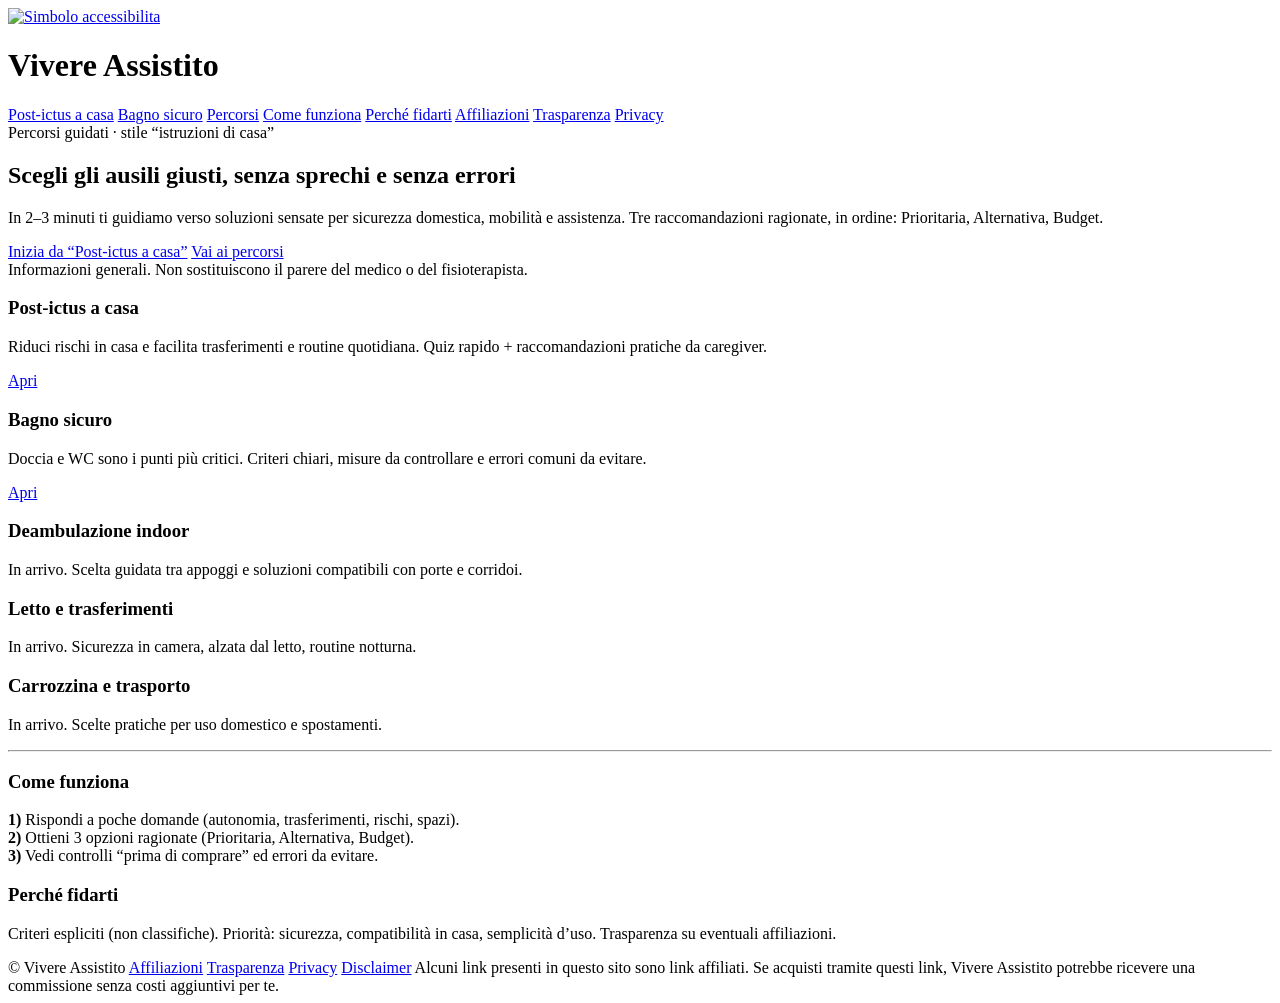
==== index.html @ e9d7e51e "Add files via upload" ====
<!doctype html>
<html lang="it">
<head>
  <meta charset="utf-8" />
  <meta name="viewport" content="width=device-width, initial-scale=1" />
  <meta name="robots" content="index,follow" />
  <title>Vivere Assistito | Ausili e percorsi guidati per casa e assistenza</title>
  <meta name="description" content="Guida pratica per caregiver e famiglie: percorsi rapidi per scegliere ausili, ridurre rischi in casa e migliorare sicurezza, mobilita e routine." />
  <link rel="icon" href="assets/icon-disabili.jpeg" />
  <link rel="apple-touch-icon" href="assets/icon-disabili.jpeg" />
  <meta name="theme-color" content="#0b1220" />
  <meta property="og:site_name" content="Vivere Assistito" />
  <meta property="og:locale" content="it_IT" />
  <meta property="og:type" content="website" />
  <meta property="og:title" content="Vivere Assistito | Ausili e percorsi guidati per casa e assistenza" />
  <meta property="og:description" content="Guida pratica per caregiver e famiglie: percorsi rapidi per scegliere ausili, ridurre rischi in casa e migliorare sicurezza, mobilita e routine." />
  <meta property="og:url" content="https://example.com/index.html" />
  <meta property="og:image" content="https://example.com/assets/icon-disabili.jpeg" />
  <meta name="twitter:card" content="summary" />
  <meta name="twitter:title" content="Vivere Assistito | Ausili e percorsi guidati per casa e assistenza" />
  <meta name="twitter:description" content="Guida pratica per caregiver e famiglie: percorsi rapidi per scegliere ausili, ridurre rischi in casa e migliorare sicurezza, mobilita e routine." />
  <link rel="stylesheet" href="assets/style.css" />

</head>
<body>
  <div class="container">
    <div class="nav">
      <div class="brand">
        <a class="logo" href="index.html" aria-label="Home"><img src="assets/icon-disabili.jpeg" alt="Simbolo accessibilita" /></a>
        <h1>Vivere Assistito</h1>
      </div>
      <div class="navlinks">
        <a href="post-ictus-a-casa.html">Post-ictus a casa</a>
        <a href="bagno-sicuro.html">Bagno sicuro</a>
        
        <a href="#percorsi">Percorsi</a>
        <a href="#come-funziona">Come funziona</a>
        <a href="#perche-fidarti">Perché fidarti</a>
        <a href="affiliazioni.html">Affiliazioni</a>
        <a href="trasparenza.html">Trasparenza</a>
        <a href="privacy.html">Privacy</a>
      </div>
    </div>

    <section class="hero">
      <div class="badge">Percorsi guidati · stile “istruzioni di casa”</div>
      <h2>Scegli gli ausili giusti, senza sprechi e senza errori</h2>
      <p>In 2–3 minuti ti guidiamo verso soluzioni sensate per sicurezza domestica, mobilità e assistenza. Tre raccomandazioni ragionate, in ordine: Prioritaria, Alternativa, Budget.</p>
      <div class="ctaRow"><a class="btn primary" href="post-ictus-a-casa.html">Inizia da “Post-ictus a casa”</a>
        <a class="btn" href="#percorsi">Vai ai percorsi</a>
      </div>
      <div class="note">Informazioni generali. Non sostituiscono il parere del medico o del fisioterapista.</div>
    </section>

    <div id="percorsi" class="grid">
      <div class="card">
        <h3>Post-ictus a casa</h3>
        <p>Riduci rischi in casa e facilita trasferimenti e routine quotidiana. Quiz rapido + raccomandazioni pratiche da caregiver.</p>
        <div class="ctaRow"><a class="btn primary" href="post-ictus-a-casa.html">Apri</a></div>
      </div>
      <div class="card">
        <h3>Bagno sicuro</h3>
        <p>Doccia e WC sono i punti più critici. Criteri chiari, misure da controllare e errori comuni da evitare.</p>
        <div class="ctaRow"><a class="btn" href="bagno-sicuro.html">Apri</a></div>
      </div>
      <div class="card small">
        <h3>Deambulazione indoor</h3>
        <p>In arrivo. Scelta guidata tra appoggi e soluzioni compatibili con porte e corridoi.</p>
      </div>
      <div class="card small">
        <h3>Letto e trasferimenti</h3>
        <p>In arrivo. Sicurezza in camera, alzata dal letto, routine notturna.</p>
      </div>
      <div class="card small">
        <h3>Carrozzina e trasporto</h3>
        <p>In arrivo. Scelte pratiche per uso domestico e spostamenti.</p>
      </div>
    </div>

    <hr class="sep" />

    <section id="come-funziona" class="grid">
      <div class="card">
        <h3>Come funziona</h3>
        <p><strong>1)</strong> Rispondi a poche domande (autonomia, trasferimenti, rischi, spazi).<br/>
           <strong>2)</strong> Ottieni 3 opzioni ragionate (Prioritaria, Alternativa, Budget).<br/>
           <strong>3)</strong> Vedi controlli “prima di comprare” ed errori da evitare.</p>
      </div>
      <div id="perche-fidarti" class="card">
        <h3>Perché fidarti</h3>
        <p>Criteri espliciti (non classifiche). Priorità: sicurezza, compatibilità in casa, semplicità d’uso. Trasparenza su eventuali affiliazioni.</p>
      </div>
    </section>

    <div id="accessibilita" class="footer">
      <span>© Vivere Assistito</span>
      <a href="affiliazioni.html">Affiliazioni</a>
      <a href="trasparenza.html">Trasparenza</a>
      <a href="privacy.html">Privacy</a>
      <a href="disclaimer.html">Disclaimer</a>
      <span class="disclosure">Alcuni link presenti in questo sito sono link affiliati. Se acquisti tramite questi link, Vivere Assistito potrebbe ricevere una commissione senza costi aggiuntivi per te.</span>
    </div>
  </div>
</body>
</html>
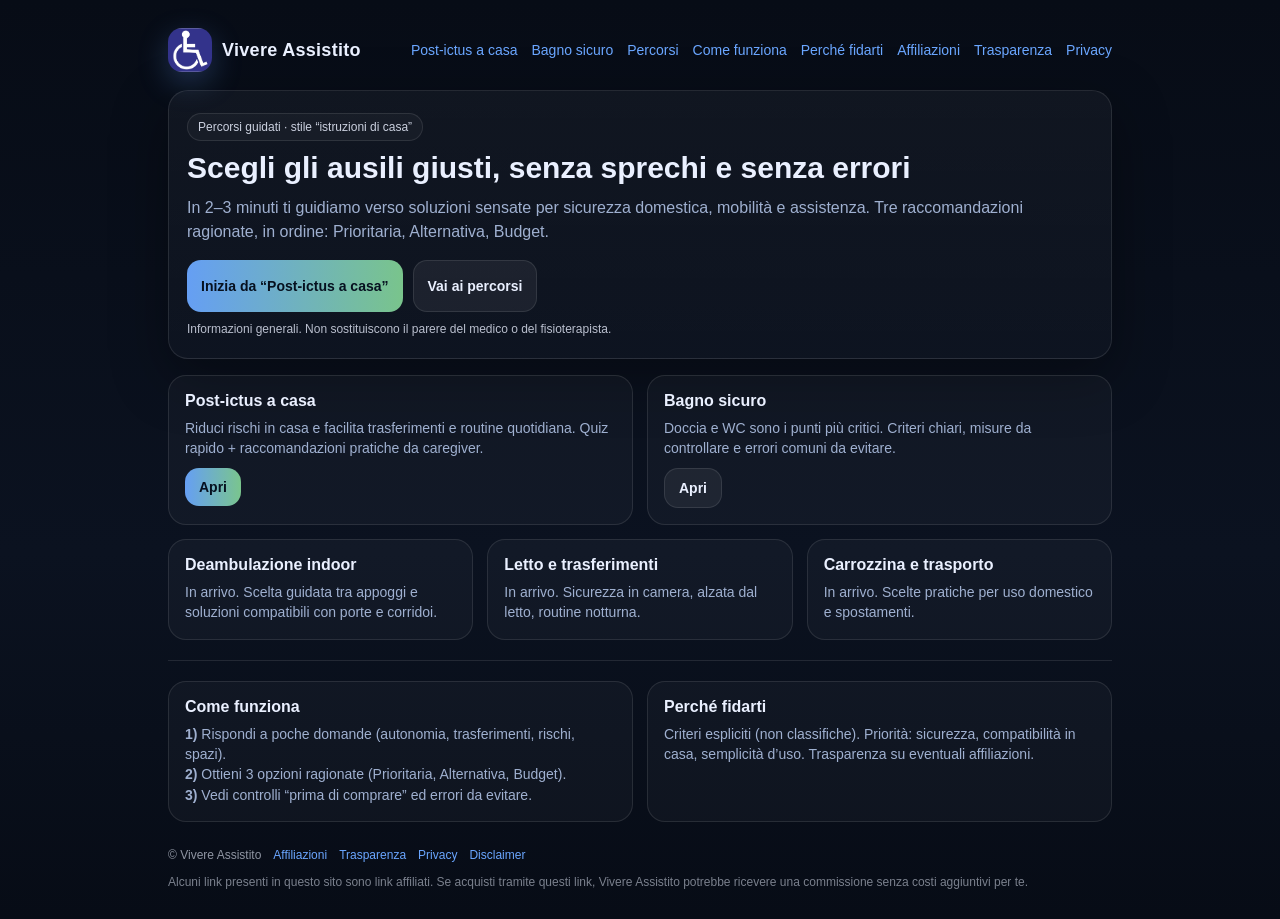
==== commit 2c4bbca4: "Fix asset paths for GitHub Pages" ====
--- a/index.html
+++ b/index.html
@@ -6,8 +6,8 @@
   <meta name="robots" content="index,follow" />
   <title>Vivere Assistito | Ausili e percorsi guidati per casa e assistenza</title>
   <meta name="description" content="Guida pratica per caregiver e famiglie: percorsi rapidi per scegliere ausili, ridurre rischi in casa e migliorare sicurezza, mobilita e routine." />
-  <link rel="icon" href="assets/icon-disabili.jpeg" />
-  <link rel="apple-touch-icon" href="assets/icon-disabili.jpeg" />
+  <link rel="icon" href="icon-disabili.jpeg" />
+  <link rel="apple-touch-icon" href="icon-disabili.jpeg" />
   <meta name="theme-color" content="#0b1220" />
   <meta property="og:site_name" content="Vivere Assistito" />
   <meta property="og:locale" content="it_IT" />
@@ -15,18 +15,18 @@
   <meta property="og:title" content="Vivere Assistito | Ausili e percorsi guidati per casa e assistenza" />
   <meta property="og:description" content="Guida pratica per caregiver e famiglie: percorsi rapidi per scegliere ausili, ridurre rischi in casa e migliorare sicurezza, mobilita e routine." />
   <meta property="og:url" content="https://example.com/index.html" />
-  <meta property="og:image" content="https://example.com/assets/icon-disabili.jpeg" />
+  <meta property="og:image" content="https://example.com/icon-disabili.jpeg" />
   <meta name="twitter:card" content="summary" />
   <meta name="twitter:title" content="Vivere Assistito | Ausili e percorsi guidati per casa e assistenza" />
   <meta name="twitter:description" content="Guida pratica per caregiver e famiglie: percorsi rapidi per scegliere ausili, ridurre rischi in casa e migliorare sicurezza, mobilita e routine." />
-  <link rel="stylesheet" href="assets/style.css" />
+  <link rel="stylesheet" href="style.css" />
 
 </head>
 <body>
   <div class="container">
     <div class="nav">
       <div class="brand">
-        <a class="logo" href="index.html" aria-label="Home"><img src="assets/icon-disabili.jpeg" alt="Simbolo accessibilita" /></a>
+        <a class="logo" href="index.html" aria-label="Home"><img src="icon-disabili.jpeg" alt="Simbolo accessibilita" /></a>
         <h1>Vivere Assistito</h1>
       </div>
       <div class="navlinks">
--- a/style.css
+++ b/style.css
@@ -0,0 +1,63 @@
+:root{
+  --bg:#0b1220;
+  --card:#111a2e;
+  --muted:#9fb0d0;
+  --text:#eaf0ff;
+  --accent:#6aa6ff;
+  --accent2:#9dffb0;
+  --border:rgba(255,255,255,.10);
+}
+*{box-sizing:border-box}
+html,body{margin:0;padding:0;font-family:-apple-system,BlinkMacSystemFont,"Segoe UI",Roboto,Inter,Arial,sans-serif;background:linear-gradient(180deg,#070c16 0%, #0b1220 60%, #070c16 100%);color:var(--text)}
+a{color:var(--accent);text-decoration:none}
+a:hover{text-decoration:underline}
+.container{max-width:980px;margin:0 auto;padding:28px 18px}
+.nav{display:flex;gap:14px;flex-wrap:wrap;align-items:center;justify-content:space-between;margin-bottom:18px}
+.brand{display:flex;gap:10px;align-items:center}
+.logo{width:44px;height:44px;border-radius:14px;overflow:hidden;display:block;flex:0 0 auto;box-shadow:0 10px 30px rgba(106,166,255,.25)}
+.logo img{width:100%;height:100%;display:block;object-fit:cover}
+.brand h1{font-size:18px;margin:0;font-weight:700;letter-spacing:.3px}
+.navlinks{display:flex;gap:14px;flex-wrap:wrap;font-size:14px}
+.hero{border:1px solid var(--border);background:linear-gradient(180deg, rgba(255,255,255,.04), rgba(255,255,255,.02));border-radius:20px;padding:22px 18px;box-shadow:0 18px 55px rgba(0,0,0,.35)}
+.hero h2{margin:0 0 10px 0;font-size:30px;line-height:1.15}
+.hero p{margin:0 0 16px 0;color:var(--muted);font-size:16px;line-height:1.5}
+.ctaRow{display:flex;gap:10px;flex-wrap:wrap;margin-top:10px}
+.hero .ctaRow .btn{height:52px}
+.btn.iconOnly{width:52px;padding:0;border-radius:14px;overflow:hidden}
+.btn.iconOnly img{width:100%;height:100%;display:block;object-fit:cover}
+.btn{display:inline-flex;align-items:center;justify-content:center;gap:8px;padding:11px 14px;border-radius:14px;border:1px solid var(--border);background:rgba(255,255,255,.06);color:var(--text);font-weight:600;font-size:14px}
+.btn.primary{background:linear-gradient(90deg, rgba(106,166,255,.95), rgba(157,255,176,.75));color:#06101f;border:none}
+.btn.primary:hover{filter:brightness(1.03)}
+
+/* Icona disabili che riempie il bottone (testo nascosto ma mantiene la larghezza) */
+.btn.iconFill{position:relative;overflow:hidden}
+.btn.iconFill .label{opacity:0}
+.btn.iconFill svg{position:absolute;inset:0;width:100%;height:100%;display:block}
+.btn.iconFill svg path{fill:currentColor}
+.note{font-size:12px;color:rgba(234,240,255,.78);margin-top:10px}
+.grid{display:grid;grid-template-columns:repeat(12, 1fr);gap:14px;margin-top:16px}
+.card{grid-column:span 6;border:1px solid var(--border);background:rgba(255,255,255,.03);border-radius:18px;padding:16px}
+.card h3{margin:0 0 8px 0;font-size:16px}
+.card p{margin:0;color:var(--muted);font-size:14px;line-height:1.45}
+.card.small{grid-column:span 4}
+.badge{display:inline-flex;align-items:center;gap:6px;font-size:12px;color:rgba(234,240,255,.85);border:1px solid var(--border);border-radius:999px;padding:6px 10px;margin-bottom:10px;background:rgba(255,255,255,.03)}
+hr.sep{border:none;border-top:1px solid var(--border);margin:20px 0}
+.footer{margin-top:26px;color:rgba(234,240,255,.6);font-size:12px;display:flex;gap:12px;flex-wrap:wrap}
+.kbd{font-family:ui-monospace,SFMono-Regular,Menlo,Monaco,Consolas,monospace;border:1px solid var(--border);background:rgba(255,255,255,.04);padding:2px 6px;border-radius:8px}
+.form{margin-top:14px}
+.q{border:1px solid var(--border);border-radius:18px;padding:14px 14px;margin:10px 0;background:rgba(255,255,255,.03)}
+.q legend{font-weight:700;font-size:14px;margin-bottom:8px}
+.opts{display:grid;gap:8px}
+.opt{display:flex;gap:10px;align-items:flex-start;padding:10px;border:1px solid var(--border);border-radius:14px;background:rgba(255,255,255,.02)}
+.opt input{margin-top:3px}
+.actions{display:flex;gap:10px;flex-wrap:wrap;margin-top:12px}
+.alert{border:1px solid rgba(255,120,120,.35);background:rgba(255,120,120,.08);color:rgba(255,220,220,.95);padding:10px 12px;border-radius:14px;font-size:13px;margin-top:10px;display:none}
+.result h2{margin:0 0 8px 0}
+.block{border:1px solid var(--border);background:rgba(255,255,255,.03);border-radius:18px;padding:14px 14px;margin:12px 0}
+.block h3{margin:0 0 8px 0;font-size:16px}
+.block ul{margin:8px 0 0 18px;color:rgba(234,240,255,.85)}
+.block p{margin:0;color:var(--muted);line-height:1.5}
+.tag{display:inline-block;font-size:12px;padding:4px 10px;border-radius:999px;border:1px solid var(--border);background:rgba(255,255,255,.03);color:rgba(234,240,255,.85);margin-right:8px}
+
+.disclosure{flex-basis:100%;opacity:.85;line-height:1.4}
+
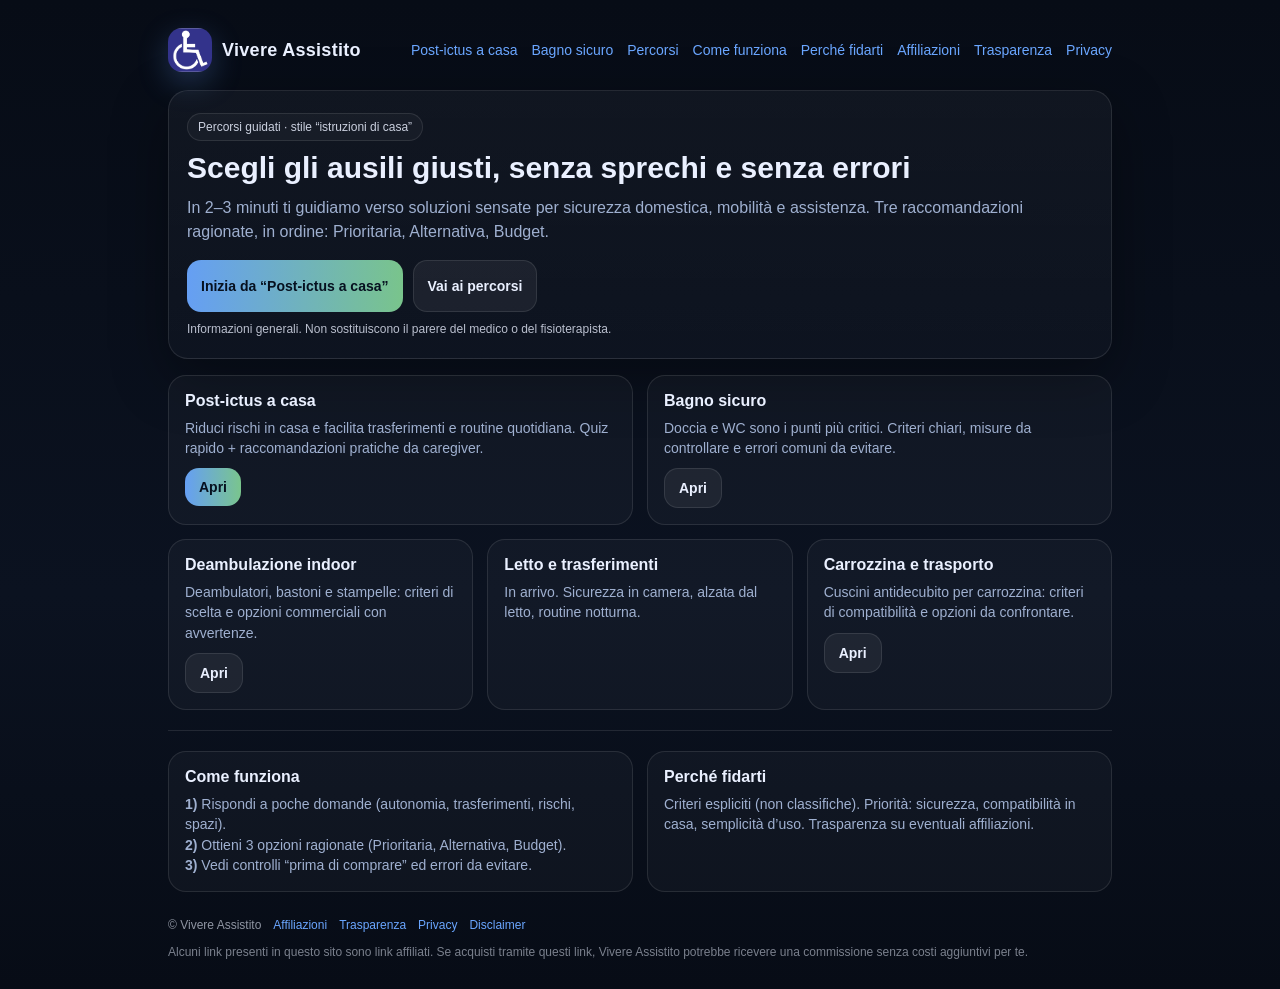
==== commit ad2ffaf5: "Link home mobility and wheelchair categories" ====
--- a/index.html
+++ b/index.html
@@ -65,7 +65,8 @@
       </div>
       <div class="card small">
         <h3>Deambulazione indoor</h3>
-        <p>In arrivo. Scelta guidata tra appoggi e soluzioni compatibili con porte e corridoi.</p>
+        <p>Deambulatori, bastoni e stampelle: criteri di scelta e opzioni commerciali con avvertenze.</p>
+        <div class="ctaRow"><a class="btn" href="ausili-mobilita.html#ausili">Apri</a></div>
       </div>
       <div class="card small">
         <h3>Letto e trasferimenti</h3>
@@ -73,7 +74,8 @@
       </div>
       <div class="card small">
         <h3>Carrozzina e trasporto</h3>
-        <p>In arrivo. Scelte pratiche per uso domestico e spostamenti.</p>
+        <p>Cuscini antidecubito per carrozzina: criteri di compatibilità e opzioni da confrontare.</p>
+        <div class="ctaRow"><a class="btn" href="ausili-mobilita.html#ausili">Apri</a></div>
       </div>
     </div>
 
